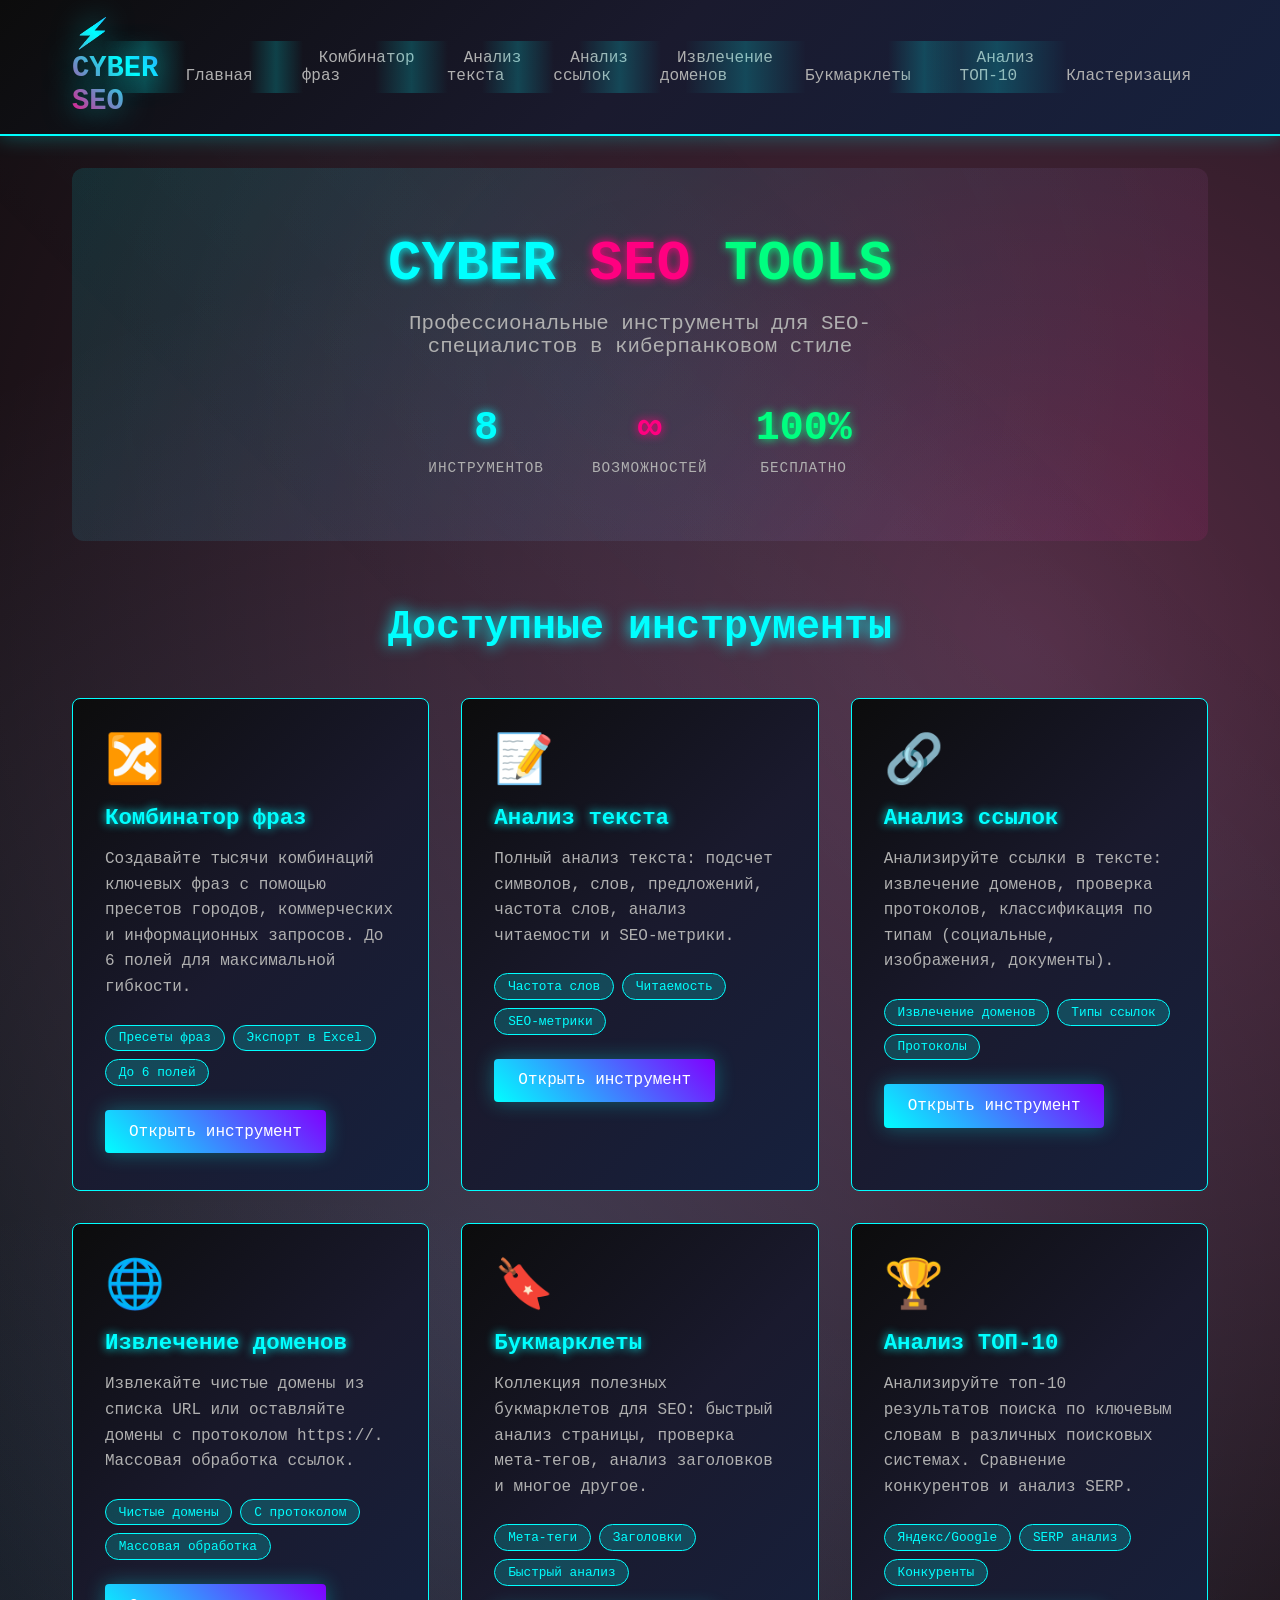
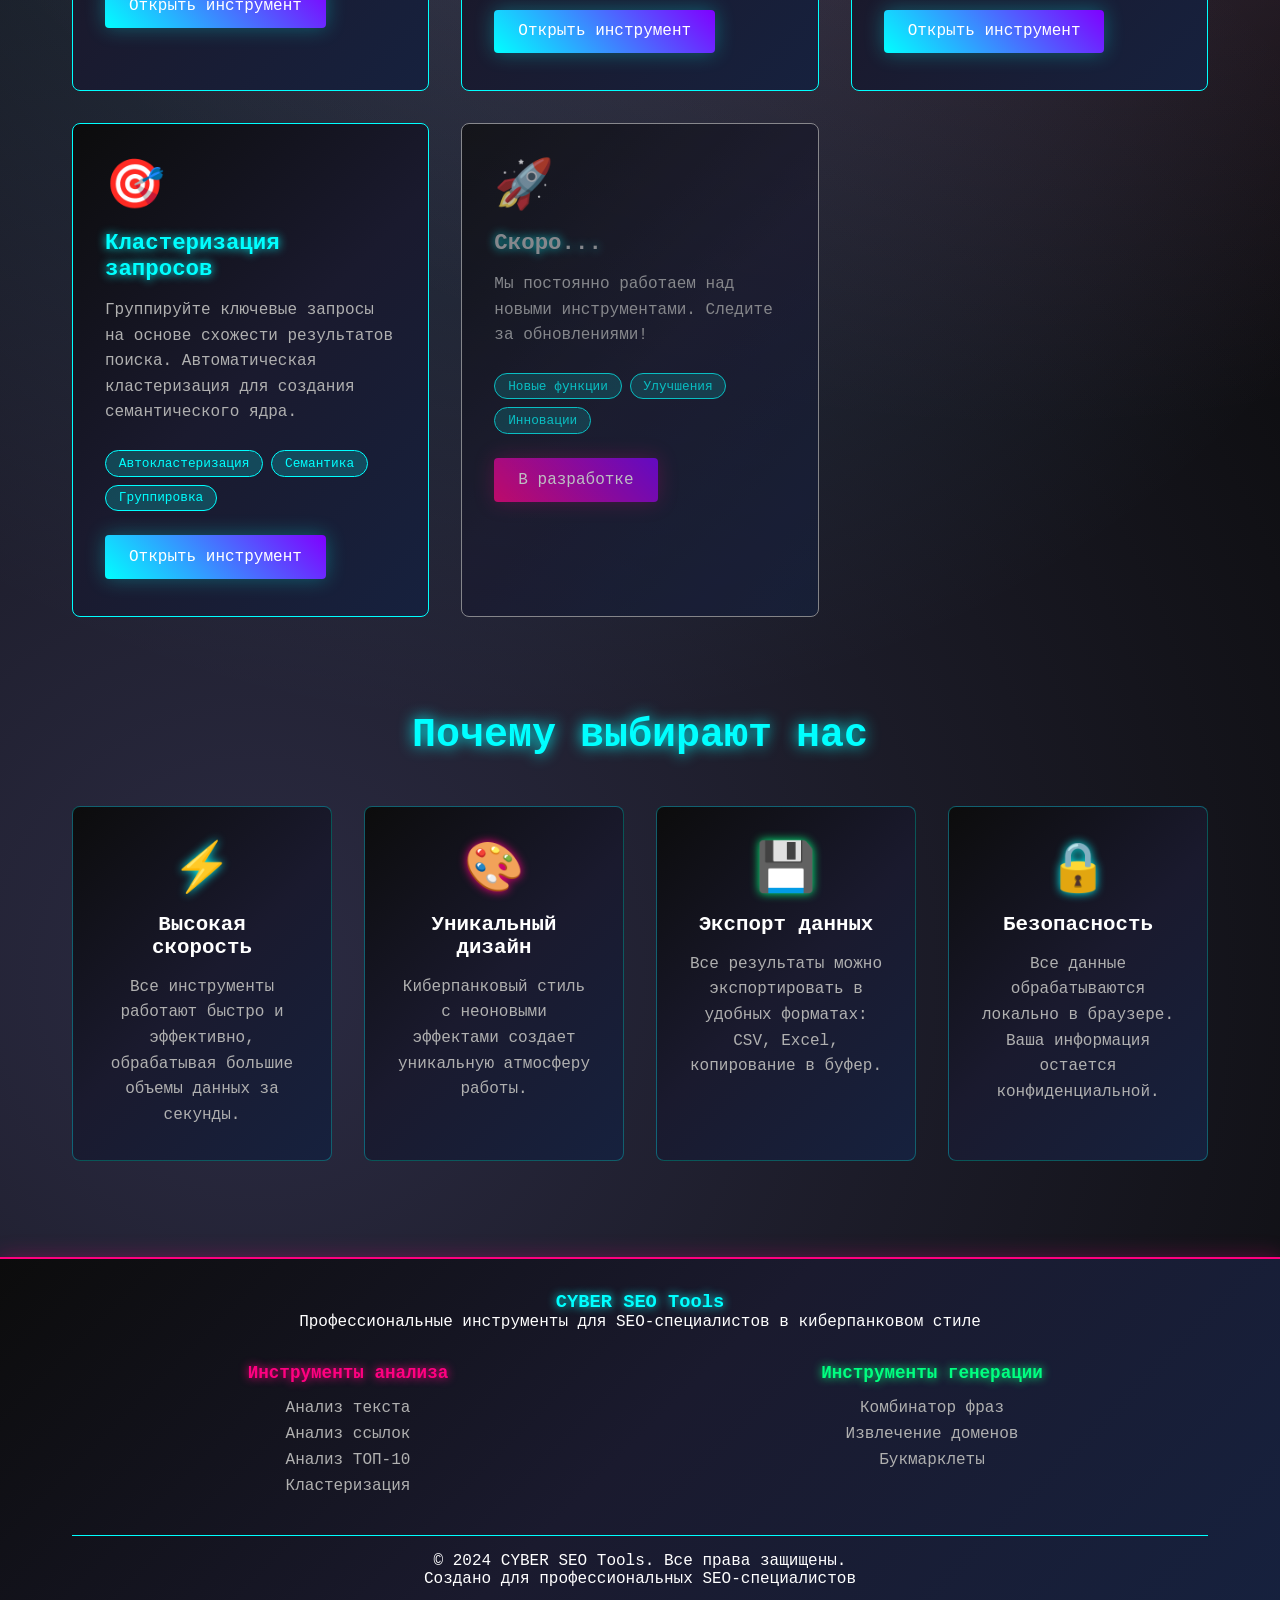
==== index.html @ f0897bd8 "Add initial project structure with SEO tools and cyberpunk design Co-authored-by: seomaximum19 <seom" ====
<!DOCTYPE html>
<html lang="ru">
<head>
    <meta charset="UTF-8">
    <meta name="viewport" content="width=device-width, initial-scale=1.0">
    <title>CYBER SEO Tools - Профессиональные инструменты для SEO</title>
    <meta name="description" content="Комплексный набор SEO инструментов в киберпанковом стиле: анализ текста, комбинатор фраз, анализ ссылок, кластеризация запросов и многое другое.">
    <link rel="stylesheet" href="css/style.css">
</head>
<body>
    <!-- Header -->
    <div id="header-container"></div>

    <!-- Main Content -->
    <main class="main-content">
        <!-- Hero Section -->
        <section class="hero">
            <div class="hero-content text-center">
                <h1 class="hero-title">
                    <span class="text-neon">CYBER</span> 
                    <span class="text-pink">SEO</span> 
                    <span class="text-green">TOOLS</span>
                </h1>
                <p class="hero-subtitle">
                    Профессиональные инструменты для SEO-специалистов в киберпанковом стиле
                </p>
                <div class="hero-stats">
                    <div class="stat-item">
                        <span class="stat-number text-neon">8</span>
                        <span class="stat-label">Инструментов</span>
                    </div>
                    <div class="stat-item">
                        <span class="stat-number text-pink">∞</span>
                        <span class="stat-label">Возможностей</span>
                    </div>
                    <div class="stat-item">
                        <span class="stat-number text-green">100%</span>
                        <span class="stat-label">Бесплатно</span>
                    </div>
                </div>
            </div>
        </section>

        <!-- Tools Grid -->
        <section class="tools-section">
            <h2 class="section-title text-center">Доступные инструменты</h2>
            
            <div class="tool-grid">
                <!-- Phrase Combiner -->
                <div class="tool-card">
                    <div class="tool-icon">🔀</div>
                    <h3 class="tool-title">Комбинатор фраз</h3>
                    <p class="tool-description">
                        Создавайте тысячи комбинаций ключевых фраз с помощью пресетов городов, коммерческих и информационных запросов. До 6 полей для максимальной гибкости.
                    </p>
                    <div class="tool-features">
                        <span class="feature-tag">Пресеты фраз</span>
                        <span class="feature-tag">Экспорт в Excel</span>
                        <span class="feature-tag">До 6 полей</span>
                    </div>
                    <a href="pages/phrase-combiner.html" class="btn btn-primary">Открыть инструмент</a>
                </div>

                <!-- Text Analyzer -->
                <div class="tool-card">
                    <div class="tool-icon">📝</div>
                    <h3 class="tool-title">Анализ текста</h3>
                    <p class="tool-description">
                        Полный анализ текста: подсчет символов, слов, предложений, частота слов, анализ читаемости и SEO-метрики.
                    </p>
                    <div class="tool-features">
                        <span class="feature-tag">Частота слов</span>
                        <span class="feature-tag">Читаемость</span>
                        <span class="feature-tag">SEO-метрики</span>
                    </div>
                    <a href="pages/text-analyzer.html" class="btn btn-primary">Открыть инструмент</a>
                </div>

                <!-- Link Analyzer -->
                <div class="tool-card">
                    <div class="tool-icon">🔗</div>
                    <h3 class="tool-title">Анализ ссылок</h3>
                    <p class="tool-description">
                        Анализируйте ссылки в тексте: извлечение доменов, проверка протоколов, классификация по типам (социальные, изображения, документы).
                    </p>
                    <div class="tool-features">
                        <span class="feature-tag">Извлечение доменов</span>
                        <span class="feature-tag">Типы ссылок</span>
                        <span class="feature-tag">Протоколы</span>
                    </div>
                    <a href="pages/link-analyzer.html" class="btn btn-primary">Открыть инструмент</a>
                </div>

                <!-- Domain Extractor -->
                <div class="tool-card">
                    <div class="tool-icon">🌐</div>
                    <h3 class="tool-title">Извлечение доменов</h3>
                    <p class="tool-description">
                        Извлекайте чистые домены из списка URL или оставляйте домены с протоколом https://. Массовая обработка ссылок.
                    </p>
                    <div class="tool-features">
                        <span class="feature-tag">Чистые домены</span>
                        <span class="feature-tag">С протоколом</span>
                        <span class="feature-tag">Массовая обработка</span>
                    </div>
                    <a href="pages/domain-extractor.html" class="btn btn-primary">Открыть инструмент</a>
                </div>

                <!-- Bookmarklets -->
                <div class="tool-card">
                    <div class="tool-icon">🔖</div>
                    <h3 class="tool-title">Букмарклеты</h3>
                    <p class="tool-description">
                        Коллекция полезных букмарклетов для SEO: быстрый анализ страницы, проверка мета-тегов, анализ заголовков и многое другое.
                    </p>
                    <div class="tool-features">
                        <span class="feature-tag">Мета-теги</span>
                        <span class="feature-tag">Заголовки</span>
                        <span class="feature-tag">Быстрый анализ</span>
                    </div>
                    <a href="pages/bookmarklets.html" class="btn btn-primary">Открыть инструмент</a>
                </div>

                <!-- TOP Analyzer -->
                <div class="tool-card">
                    <div class="tool-icon">🏆</div>
                    <h3 class="tool-title">Анализ ТОП-10</h3>
                    <p class="tool-description">
                        Анализируйте топ-10 результатов поиска по ключевым словам в различных поисковых системах. Сравнение конкурентов и анализ SERP.
                    </p>
                    <div class="tool-features">
                        <span class="feature-tag">Яндекс/Google</span>
                        <span class="feature-tag">SERP анализ</span>
                        <span class="feature-tag">Конкуренты</span>
                    </div>
                    <a href="pages/top-analyzer.html" class="btn btn-primary">Открыть инструмент</a>
                </div>

                <!-- Query Clustering -->
                <div class="tool-card">
                    <div class="tool-icon">🎯</div>
                    <h3 class="tool-title">Кластеризация запросов</h3>
                    <p class="tool-description">
                        Группируйте ключевые запросы на основе схожести результатов поиска. Автоматическая кластеризация для создания семантического ядра.
                    </p>
                    <div class="tool-features">
                        <span class="feature-tag">Автокластеризация</span>
                        <span class="feature-tag">Семантика</span>
                        <span class="feature-tag">Группировка</span>
                    </div>
                    <a href="pages/query-clustering.html" class="btn btn-primary">Открыть инструмент</a>
                </div>

                <!-- Future Tools Placeholder -->
                <div class="tool-card tool-card-coming">
                    <div class="tool-icon">🚀</div>
                    <h3 class="tool-title">Скоро...</h3>
                    <p class="tool-description">
                        Мы постоянно работаем над новыми инструментами. Следите за обновлениями!
                    </p>
                    <div class="tool-features">
                        <span class="feature-tag">Новые функции</span>
                        <span class="feature-tag">Улучшения</span>
                        <span class="feature-tag">Инновации</span>
                    </div>
                    <button class="btn btn-secondary" disabled>В разработке</button>
                </div>
            </div>
        </section>

        <!-- Features Section -->
        <section class="features-section">
            <h2 class="section-title text-center">Почему выбирают нас</h2>
            <div class="features-grid">
                <div class="feature-item">
                    <div class="feature-icon text-neon">⚡</div>
                    <h3>Высокая скорость</h3>
                    <p>Все инструменты работают быстро и эффективно, обрабатывая большие объемы данных за секунды.</p>
                </div>
                <div class="feature-item">
                    <div class="feature-icon text-pink">🎨</div>
                    <h3>Уникальный дизайн</h3>
                    <p>Киберпанковый стиль с неоновыми эффектами создает уникальную атмосферу работы.</p>
                </div>
                <div class="feature-item">
                    <div class="feature-icon text-green">💾</div>
                    <h3>Экспорт данных</h3>
                    <p>Все результаты можно экспортировать в удобных форматах: CSV, Excel, копирование в буфер.</p>
                </div>
                <div class="feature-item">
                    <div class="feature-icon text-neon">🔒</div>
                    <h3>Безопасность</h3>
                    <p>Все данные обрабатываются локально в браузере. Ваша информация остается конфиденциальной.</p>
                </div>
            </div>
        </section>
    </main>

    <!-- Footer -->
    <div id="footer-container"></div>

    <script src="js/main.js"></script>
    <script>
        // Load header and footer
        document.addEventListener('DOMContentLoaded', function() {
            // Load header
            fetch('components/header.html')
                .then(response => response.text())
                .then(data => {
                    document.getElementById('header-container').innerHTML = data;
                });
            
            // Load footer
            fetch('components/footer.html')
                .then(response => response.text())
                .then(data => {
                    document.getElementById('footer-container').innerHTML = data;
                });
        });
    </script>

    <style>
        /* Hero Section */
        .hero {
            text-align: center;
            padding: 4rem 0;
            background: linear-gradient(135deg, rgba(0, 255, 255, 0.1) 0%, rgba(255, 0, 128, 0.1) 100%);
            border-radius: 12px;
            margin-bottom: 4rem;
            position: relative;
            overflow: hidden;
        }

        .hero::before {
            content: '';
            position: absolute;
            top: -50%;
            left: -50%;
            width: 200%;
            height: 200%;
            background: radial-gradient(circle, rgba(0, 255, 255, 0.05) 0%, transparent 70%);
            animation: rotate 20s linear infinite;
        }

        @keyframes rotate {
            from { transform: rotate(0deg); }
            to { transform: rotate(360deg); }
        }

        .hero-content {
            position: relative;
            z-index: 1;
        }

        .hero-title {
            font-size: 3.5rem;
            margin-bottom: 1rem;
            font-weight: bold;
            text-shadow: 0 0 20px rgba(0, 255, 255, 0.5);
        }

        .hero-subtitle {
            font-size: 1.3rem;
            color: var(--text-secondary);
            margin-bottom: 3rem;
            max-width: 600px;
            margin-left: auto;
            margin-right: auto;
        }

        .hero-stats {
            display: flex;
            justify-content: center;
            gap: 3rem;
            flex-wrap: wrap;
        }

        .stat-item {
            text-align: center;
        }

        .stat-number {
            display: block;
            font-size: 2.5rem;
            font-weight: bold;
            margin-bottom: 0.5rem;
        }

        .stat-label {
            color: var(--text-secondary);
            font-size: 0.9rem;
            text-transform: uppercase;
            letter-spacing: 1px;
        }

        /* Tools Section */
        .tools-section {
            margin-bottom: 4rem;
        }

        .section-title {
            font-size: 2.5rem;
            margin-bottom: 3rem;
            color: var(--neon-blue);
            text-shadow: 0 0 15px var(--neon-blue);
        }

        .tool-icon {
            font-size: 3rem;
            margin-bottom: 1rem;
            display: block;
        }

        .tool-features {
            display: flex;
            flex-wrap: wrap;
            gap: 0.5rem;
            margin-bottom: 1.5rem;
        }

        .feature-tag {
            background: rgba(0, 255, 255, 0.2);
            color: var(--neon-blue);
            padding: 0.3rem 0.8rem;
            border-radius: 15px;
            font-size: 0.8rem;
            border: 1px solid var(--neon-blue);
        }

        .tool-card-coming {
            opacity: 0.7;
            border-color: var(--text-secondary);
        }

        .tool-card-coming .tool-title {
            color: var(--text-secondary);
        }

        /* Features Section */
        .features-section {
            margin-top: 6rem;
        }

        .features-grid {
            display: grid;
            grid-template-columns: repeat(auto-fit, minmax(250px, 1fr));
            gap: 2rem;
            margin-top: 3rem;
        }

        .feature-item {
            text-align: center;
            padding: 2rem;
            background: var(--gradient-dark);
            border-radius: 8px;
            border: 1px solid rgba(0, 255, 255, 0.3);
            transition: all 0.3s ease;
        }

        .feature-item:hover {
            transform: translateY(-5px);
            box-shadow: var(--shadow-neon);
        }

        .feature-icon {
            font-size: 3rem;
            margin-bottom: 1rem;
            display: block;
        }

        .feature-item h3 {
            color: var(--text-primary);
            margin-bottom: 1rem;
            font-size: 1.3rem;
        }

        .feature-item p {
            color: var(--text-secondary);
            line-height: 1.6;
        }

        /* Responsive Design */
        @media (max-width: 768px) {
            .hero-title {
                font-size: 2.5rem;
            }
            
            .hero-stats {
                gap: 2rem;
            }
            
            .section-title {
                font-size: 2rem;
            }
            
            .features-grid {
                grid-template-columns: 1fr;
            }
        }
    </style>
</body>
</html>
---- css/style.css ----
/* Cyberpunk SEO Tools - Main Styles */

* {
    margin: 0;
    padding: 0;
    box-sizing: border-box;
}

:root {
    --primary-bg: #0a0a0a;
    --secondary-bg: #1a1a2e;
    --accent-bg: #16213e;
    --neon-blue: #00ffff;
    --neon-pink: #ff0080;
    --neon-purple: #8000ff;
    --neon-green: #00ff80;
    --text-primary: #ffffff;
    --text-secondary: #b0b0b0;
    --gradient-primary: linear-gradient(135deg, #667eea 0%, #764ba2 100%);
    --gradient-neon: linear-gradient(45deg, #ff0080, #00ffff, #8000ff);
    --gradient-dark: linear-gradient(135deg, #0c0c0c 0%, #1a1a2e 50%, #16213e 100%);
    --shadow-neon: 0 0 20px rgba(0, 255, 255, 0.3);
    --shadow-pink: 0 0 20px rgba(255, 0, 128, 0.3);
}

body {
    font-family: 'Courier New', monospace;
    background: var(--primary-bg);
    background-image: 
        radial-gradient(circle at 20% 80%, rgba(120, 119, 198, 0.3) 0%, transparent 50%),
        radial-gradient(circle at 80% 20%, rgba(255, 119, 198, 0.3) 0%, transparent 50%),
        radial-gradient(circle at 40% 40%, rgba(120, 200, 255, 0.2) 0%, transparent 50%);
    color: var(--text-primary);
    min-height: 100vh;
    overflow-x: hidden;
}

/* Animated background */
body::before {
    content: '';
    position: fixed;
    top: 0;
    left: 0;
    width: 100%;
    height: 100%;
    background: linear-gradient(45deg, transparent 30%, rgba(0, 255, 255, 0.02) 50%, transparent 70%);
    animation: scan 4s linear infinite;
    pointer-events: none;
    z-index: -1;
}

@keyframes scan {
    0% { transform: translateX(-100%); }
    100% { transform: translateX(100%); }
}

/* Header Styles */
.header {
    background: var(--gradient-dark);
    border-bottom: 2px solid var(--neon-blue);
    box-shadow: var(--shadow-neon);
    position: sticky;
    top: 0;
    z-index: 1000;
}

.nav-container {
    max-width: 1200px;
    margin: 0 auto;
    padding: 1rem 2rem;
    display: flex;
    justify-content: space-between;
    align-items: center;
}

.logo {
    font-size: 1.8rem;
    font-weight: bold;
    background: var(--gradient-neon);
    -webkit-background-clip: text;
    -webkit-text-fill-color: transparent;
    background-clip: text;
    text-shadow: 0 0 30px rgba(0, 255, 255, 0.5);
    animation: glow 2s ease-in-out infinite alternate;
}

@keyframes glow {
    from { filter: brightness(1); }
    to { filter: brightness(1.2); }
}

.nav-menu {
    display: flex;
    list-style: none;
    gap: 2rem;
}

.nav-link {
    color: var(--text-secondary);
    text-decoration: none;
    padding: 0.5rem 1rem;
    border: 1px solid transparent;
    border-radius: 4px;
    transition: all 0.3s ease;
    position: relative;
    overflow: hidden;
}

.nav-link::before {
    content: '';
    position: absolute;
    top: 0;
    left: -100%;
    width: 100%;
    height: 100%;
    background: linear-gradient(90deg, transparent, rgba(0, 255, 255, 0.2), transparent);
    transition: left 0.5s;
}

.nav-link:hover::before {
    left: 100%;
}

.nav-link:hover {
    color: var(--neon-blue);
    border-color: var(--neon-blue);
    box-shadow: var(--shadow-neon);
    text-shadow: 0 0 10px var(--neon-blue);
}

/* Main Content */
.main-content {
    max-width: 1200px;
    margin: 0 auto;
    padding: 2rem;
    min-height: calc(100vh - 200px);
}

/* Tool Cards */
.tool-grid {
    display: grid;
    grid-template-columns: repeat(auto-fit, minmax(300px, 1fr));
    gap: 2rem;
    margin: 2rem 0;
}

.tool-card {
    background: var(--gradient-dark);
    border: 1px solid var(--neon-blue);
    border-radius: 8px;
    padding: 2rem;
    transition: all 0.3s ease;
    position: relative;
    overflow: hidden;
}

.tool-card::before {
    content: '';
    position: absolute;
    top: -2px;
    left: -2px;
    right: -2px;
    bottom: -2px;
    background: var(--gradient-neon);
    border-radius: 8px;
    opacity: 0;
    transition: opacity 0.3s ease;
    z-index: -1;
}

.tool-card:hover::before {
    opacity: 0.3;
}

.tool-card:hover {
    transform: translateY(-5px);
    box-shadow: var(--shadow-neon);
}

.tool-title {
    font-size: 1.4rem;
    margin-bottom: 1rem;
    color: var(--neon-blue);
    text-shadow: 0 0 10px var(--neon-blue);
}

.tool-description {
    color: var(--text-secondary);
    line-height: 1.6;
    margin-bottom: 1.5rem;
}

/* Buttons */
.btn {
    background: var(--gradient-primary);
    color: var(--text-primary);
    border: none;
    padding: 0.8rem 1.5rem;
    border-radius: 4px;
    cursor: pointer;
    font-family: inherit;
    font-size: 1rem;
    transition: all 0.3s ease;
    position: relative;
    overflow: hidden;
    text-decoration: none;
    display: inline-block;
}

.btn::before {
    content: '';
    position: absolute;
    top: 0;
    left: -100%;
    width: 100%;
    height: 100%;
    background: linear-gradient(90deg, transparent, rgba(255, 255, 255, 0.2), transparent);
    transition: left 0.5s;
}

.btn:hover::before {
    left: 100%;
}

.btn:hover {
    transform: translateY(-2px);
    box-shadow: 0 5px 15px rgba(102, 126, 234, 0.4);
}

.btn-primary {
    background: linear-gradient(45deg, var(--neon-blue), var(--neon-purple));
    box-shadow: var(--shadow-neon);
}

.btn-secondary {
    background: linear-gradient(45deg, var(--neon-pink), var(--neon-purple));
    box-shadow: var(--shadow-pink);
}

/* Form Elements */
.form-group {
    margin-bottom: 1.5rem;
}

.form-label {
    display: block;
    margin-bottom: 0.5rem;
    color: var(--neon-blue);
    font-weight: bold;
}

.form-input, .form-textarea, .form-select {
    width: 100%;
    padding: 0.8rem;
    background: var(--secondary-bg);
    border: 1px solid var(--neon-blue);
    border-radius: 4px;
    color: var(--text-primary);
    font-family: inherit;
    transition: all 0.3s ease;
}

.form-input:focus, .form-textarea:focus, .form-select:focus {
    outline: none;
    border-color: var(--neon-pink);
    box-shadow: 0 0 10px rgba(255, 0, 128, 0.3);
}

.form-textarea {
    resize: vertical;
    min-height: 120px;
}

/* Results Display */
.results-container {
    background: var(--secondary-bg);
    border: 1px solid var(--neon-green);
    border-radius: 8px;
    padding: 1.5rem;
    margin-top: 2rem;
    max-height: 400px;
    overflow-y: auto;
}

.results-container::-webkit-scrollbar {
    width: 8px;
}

.results-container::-webkit-scrollbar-track {
    background: var(--primary-bg);
}

.results-container::-webkit-scrollbar-thumb {
    background: var(--neon-blue);
    border-radius: 4px;
}

/* Footer */
.footer {
    background: var(--gradient-dark);
    border-top: 2px solid var(--neon-pink);
    box-shadow: 0 0 20px rgba(255, 0, 128, 0.3);
    padding: 2rem 0;
    margin-top: 4rem;
    text-align: center;
}

.footer-content {
    max-width: 1200px;
    margin: 0 auto;
    padding: 0 2rem;
}

/* Utility Classes */
.text-center { text-align: center; }
.text-neon { color: var(--neon-blue); text-shadow: 0 0 10px var(--neon-blue); }
.text-pink { color: var(--neon-pink); text-shadow: 0 0 10px var(--neon-pink); }
.text-green { color: var(--neon-green); text-shadow: 0 0 10px var(--neon-green); }

.mt-1 { margin-top: 1rem; }
.mt-2 { margin-top: 2rem; }
.mb-1 { margin-bottom: 1rem; }
.mb-2 { margin-bottom: 2rem; }

/* Responsive Design */
@media (max-width: 768px) {
    .nav-container {
        flex-direction: column;
        gap: 1rem;
    }
    
    .nav-menu {
        flex-direction: column;
        gap: 1rem;
        text-align: center;
    }
    
    .main-content {
        padding: 1rem;
    }
    
    .tool-grid {
        grid-template-columns: 1fr;
    }
}

/* Loading Animation */
.loading {
    display: inline-block;
    width: 20px;
    height: 20px;
    border: 3px solid var(--text-secondary);
    border-radius: 50%;
    border-top-color: var(--neon-blue);
    animation: spin 1s ease-in-out infinite;
}

@keyframes spin {
    to { transform: rotate(360deg); }
}
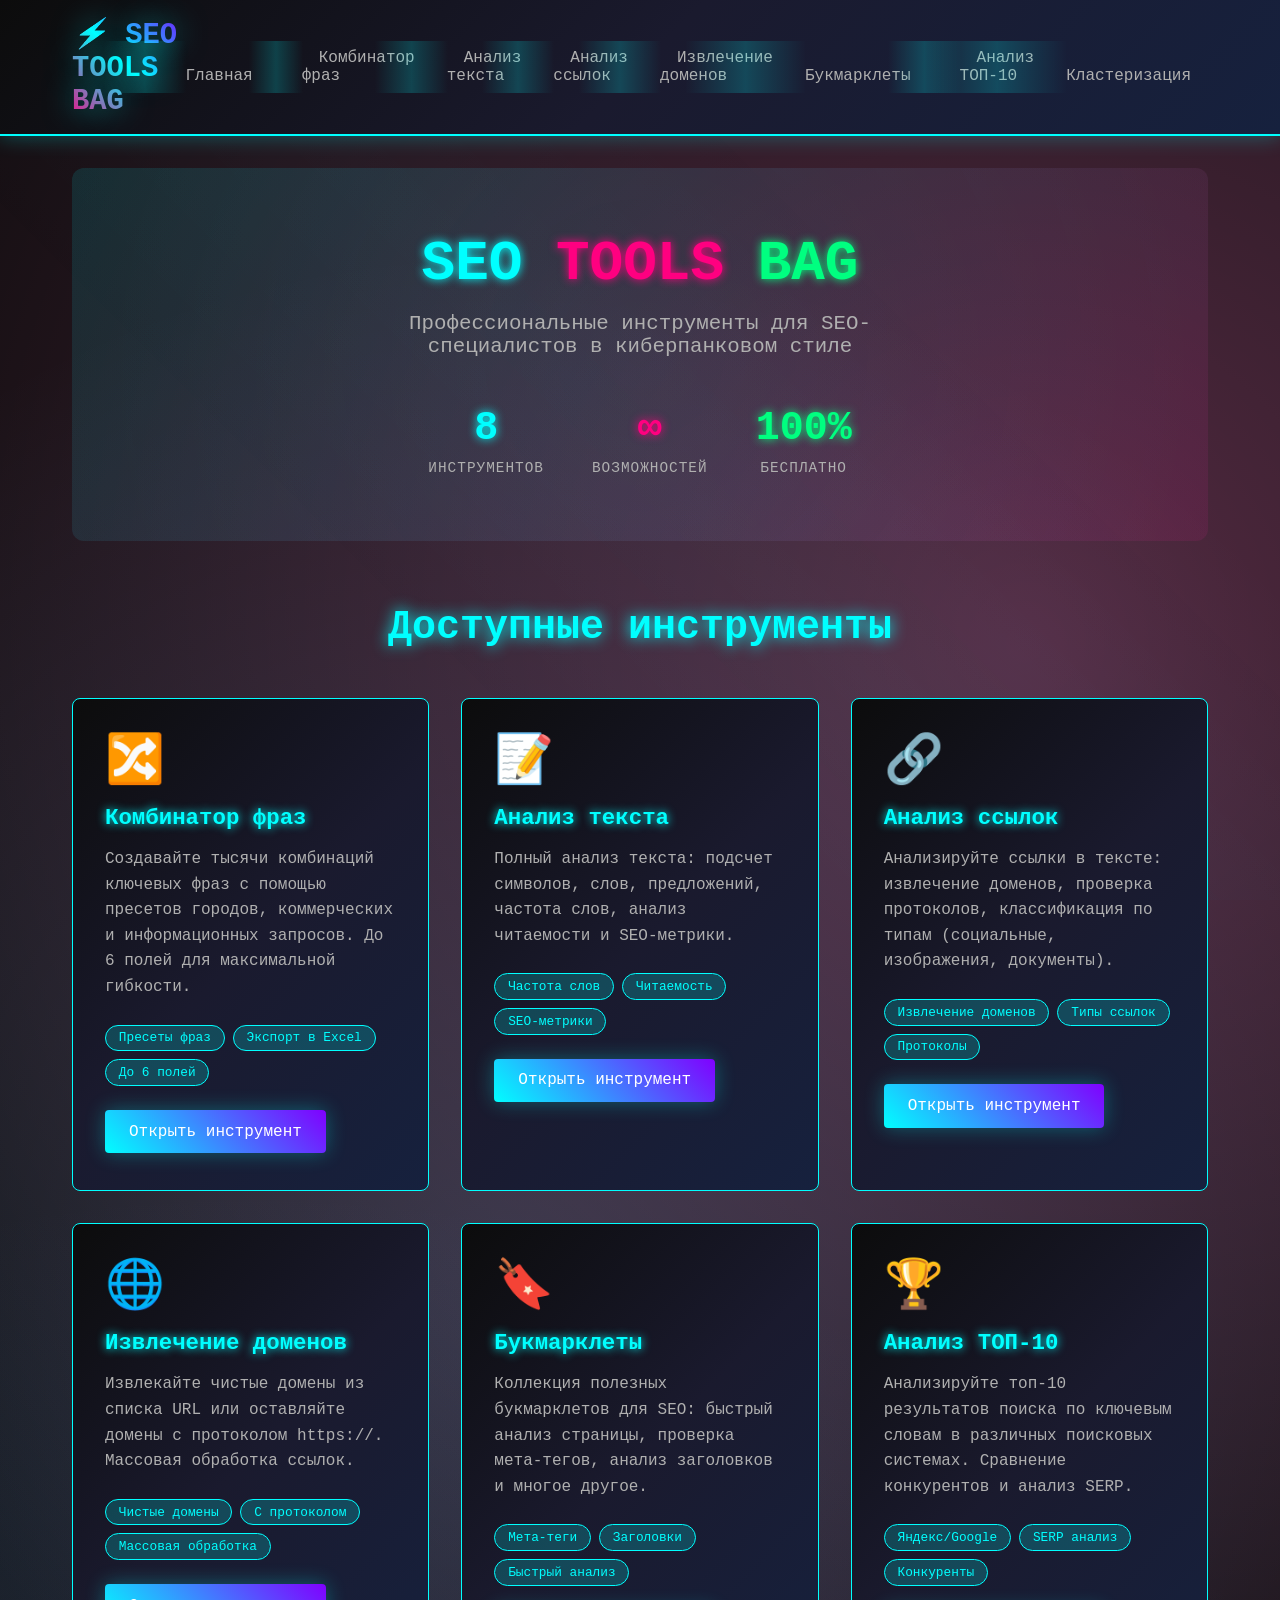
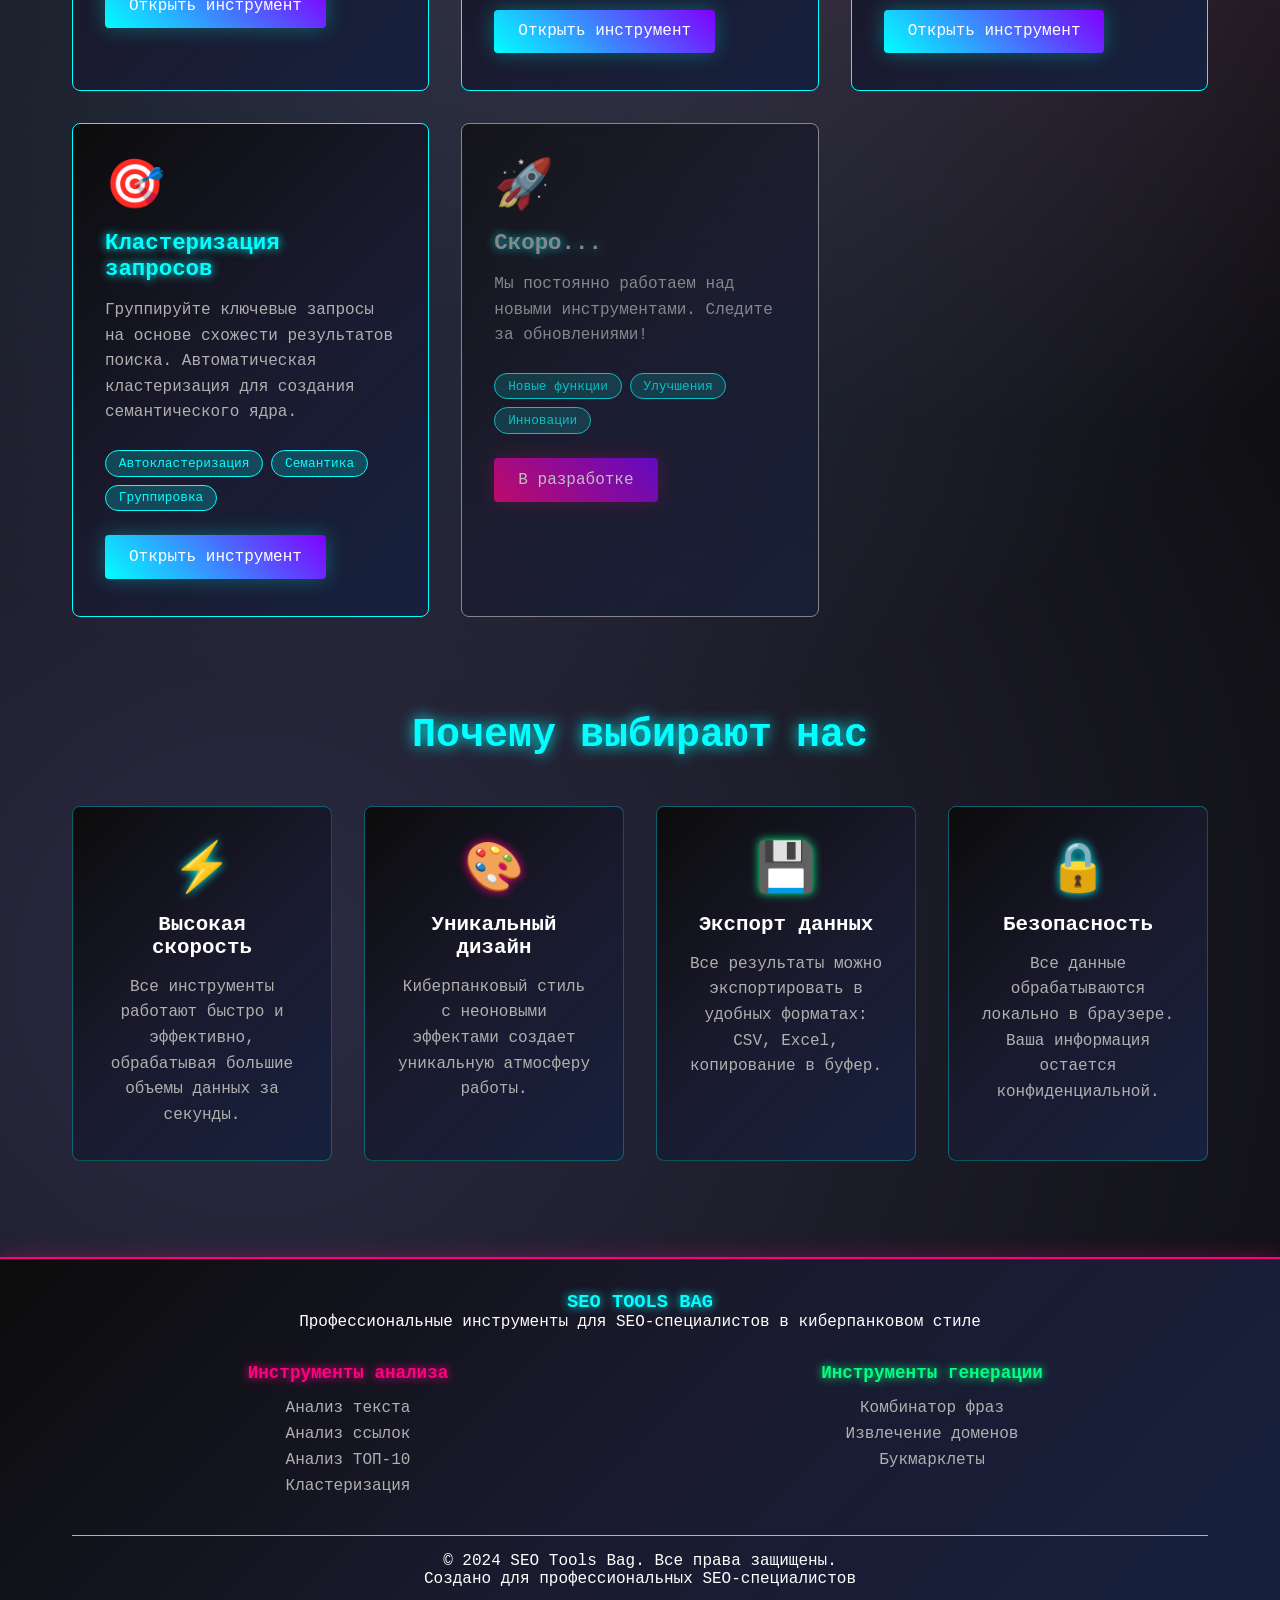
==== commit c8a03073: "Rebrand to SEO Tools Bag, update URLs, add SEO metadata and sitemap Co-authored-by: seomaximum19 <se" ====
--- a/index.html
+++ b/index.html
@@ -3,8 +3,31 @@
 <head>
     <meta charset="UTF-8">
     <meta name="viewport" content="width=device-width, initial-scale=1.0">
-    <title>CYBER SEO Tools - Профессиональные инструменты для SEO</title>
+    <title>SEO Tools Bag - Профессиональные инструменты для SEO</title>
     <meta name="description" content="Комплексный набор SEO инструментов в киберпанковом стиле: анализ текста, комбинатор фраз, анализ ссылок, кластеризация запросов и многое другое.">
+    <meta name="keywords" content="SEO инструменты, анализ текста, комбинатор фраз, анализ ссылок, извлечение доменов, SEO анализ, поисковая оптимизация">
+    <meta name="author" content="SEO Tools Bag">
+    <meta name="robots" content="index, follow">
+    
+    <!-- Open Graph / Facebook -->
+    <meta property="og:type" content="website">
+    <meta property="og:url" content="https://seotoolsbag.com/">
+    <meta property="og:title" content="SEO Tools Bag - Профессиональные инструменты для SEO">
+    <meta property="og:description" content="Комплексный набор SEO инструментов в киберпанковом стиле: анализ текста, комбинатор фраз, анализ ссылок, кластеризация запросов и многое другое.">
+    <meta property="og:site_name" content="SEO Tools Bag">
+    
+    <!-- Twitter -->
+    <meta property="twitter:card" content="summary_large_image">
+    <meta property="twitter:url" content="https://seotoolsbag.com/">
+    <meta property="twitter:title" content="SEO Tools Bag - Профессиональные инструменты для SEO">
+    <meta property="twitter:description" content="Комплексный набор SEO инструментов в киберпанковом стиле: анализ текста, комбинатор фраз, анализ ссылок, кластеризация запросов и многое другое.">
+    
+    <!-- Canonical URL -->
+    <link rel="canonical" href="https://seotoolsbag.com/">
+    
+    <!-- Favicon -->
+    <link rel="icon" type="image/x-icon" href="/favicon.ico">
+    
     <link rel="stylesheet" href="css/style.css">
 </head>
 <body>
@@ -17,9 +40,9 @@
         <section class="hero">
             <div class="hero-content text-center">
                 <h1 class="hero-title">
-                    <span class="text-neon">CYBER</span> 
-                    <span class="text-pink">SEO</span> 
-                    <span class="text-green">TOOLS</span>
+                    <span class="text-neon">SEO</span> 
+                    <span class="text-pink">TOOLS</span> 
+                    <span class="text-green">BAG</span>
                 </h1>
                 <p class="hero-subtitle">
                     Профессиональные инструменты для SEO-специалистов в киберпанковом стиле
@@ -58,7 +81,7 @@
                         <span class="feature-tag">Экспорт в Excel</span>
                         <span class="feature-tag">До 6 полей</span>
                     </div>
-                    <a href="pages/phrase-combiner.html" class="btn btn-primary">Открыть инструмент</a>
+                    <a href="/phrase-combiner" class="btn btn-primary">Открыть инструмент</a>
                 </div>
 
                 <!-- Text Analyzer -->
@@ -73,7 +96,7 @@
                         <span class="feature-tag">Читаемость</span>
                         <span class="feature-tag">SEO-метрики</span>
                     </div>
-                    <a href="pages/text-analyzer.html" class="btn btn-primary">Открыть инструмент</a>
+                    <a href="/text-analyzer" class="btn btn-primary">Открыть инструмент</a>
                 </div>
 
                 <!-- Link Analyzer -->
@@ -88,7 +111,7 @@
                         <span class="feature-tag">Типы ссылок</span>
                         <span class="feature-tag">Протоколы</span>
                     </div>
-                    <a href="pages/link-analyzer.html" class="btn btn-primary">Открыть инструмент</a>
+                    <a href="/link-analyzer" class="btn btn-primary">Открыть инструмент</a>
                 </div>
 
                 <!-- Domain Extractor -->
@@ -103,7 +126,7 @@
                         <span class="feature-tag">С протоколом</span>
                         <span class="feature-tag">Массовая обработка</span>
                     </div>
-                    <a href="pages/domain-extractor.html" class="btn btn-primary">Открыть инструмент</a>
+                    <a href="/domain-extractor" class="btn btn-primary">Открыть инструмент</a>
                 </div>
 
                 <!-- Bookmarklets -->
@@ -118,7 +141,7 @@
                         <span class="feature-tag">Заголовки</span>
                         <span class="feature-tag">Быстрый анализ</span>
                     </div>
-                    <a href="pages/bookmarklets.html" class="btn btn-primary">Открыть инструмент</a>
+                    <a href="/bookmarklets" class="btn btn-primary">Открыть инструмент</a>
                 </div>
 
                 <!-- TOP Analyzer -->
@@ -133,7 +156,7 @@
                         <span class="feature-tag">SERP анализ</span>
                         <span class="feature-tag">Конкуренты</span>
                     </div>
-                    <a href="pages/top-analyzer.html" class="btn btn-primary">Открыть инструмент</a>
+                    <a href="/top-analyzer" class="btn btn-primary">Открыть инструмент</a>
                 </div>
 
                 <!-- Query Clustering -->
@@ -148,7 +171,7 @@
                         <span class="feature-tag">Семантика</span>
                         <span class="feature-tag">Группировка</span>
                     </div>
-                    <a href="pages/query-clustering.html" class="btn btn-primary">Открыть инструмент</a>
+                    <a href="/query-clustering" class="btn btn-primary">Открыть инструмент</a>
                 </div>
 
                 <!-- Future Tools Placeholder -->
@@ -200,6 +223,38 @@
     <div id="footer-container"></div>
 
     <script src="js/main.js"></script>
+    
+    <!-- Structured Data -->
+    <script type="application/ld+json">
+    {
+        "@context": "https://schema.org",
+        "@type": "WebApplication",
+        "name": "SEO Tools Bag",
+        "description": "Комплексный набор SEO инструментов в киберпанковом стиле: анализ текста, комбинатор фраз, анализ ссылок, кластеризация запросов и многое другое.",
+        "url": "https://seotoolsbag.com/",
+        "applicationCategory": "SEO Tools",
+        "operatingSystem": "Web Browser",
+        "offers": {
+            "@type": "Offer",
+            "price": "0",
+            "priceCurrency": "RUB"
+        },
+        "featureList": [
+            "Комбинатор фраз",
+            "Анализ текста",
+            "Анализ ссылок",
+            "Извлечение доменов",
+            "Букмарклеты",
+            "Анализ ТОП-10",
+            "Кластеризация запросов"
+        ],
+        "author": {
+            "@type": "Organization",
+            "name": "SEO Tools Bag"
+        }
+    }
+    </script>
+    
     <script>
         // Load header and footer
         document.addEventListener('DOMContentLoaded', function() {
--- a/css/style.css
+++ b/css/style.css
@@ -309,6 +309,54 @@
     max-width: 1200px;
     margin: 0 auto;
     padding: 0 2rem;
+}
+
+/* Breadcrumbs */
+.breadcrumbs {
+    background: rgba(26, 26, 46, 0.5);
+    padding: 1rem 2rem;
+    margin-bottom: 2rem;
+    border-bottom: 1px solid rgba(0, 255, 255, 0.2);
+}
+
+.breadcrumb-list {
+    display: flex;
+    align-items: center;
+    list-style: none;
+    margin: 0;
+    padding: 0;
+    max-width: 1200px;
+    margin: 0 auto;
+}
+
+.breadcrumb-item {
+    display: flex;
+    align-items: center;
+}
+
+.breadcrumb-item:not(:last-child)::after {
+    content: '→';
+    margin: 0 1rem;
+    color: var(--neon-blue);
+    opacity: 0.7;
+}
+
+.breadcrumb-link {
+    color: var(--text-secondary);
+    text-decoration: none;
+    transition: color 0.3s ease;
+    font-size: 0.9rem;
+}
+
+.breadcrumb-link:hover {
+    color: var(--neon-blue);
+    text-shadow: 0 0 5px var(--neon-blue);
+}
+
+.breadcrumb-current {
+    color: var(--text-primary);
+    font-weight: bold;
+    font-size: 0.9rem;
 }
 
 /* Utility Classes */
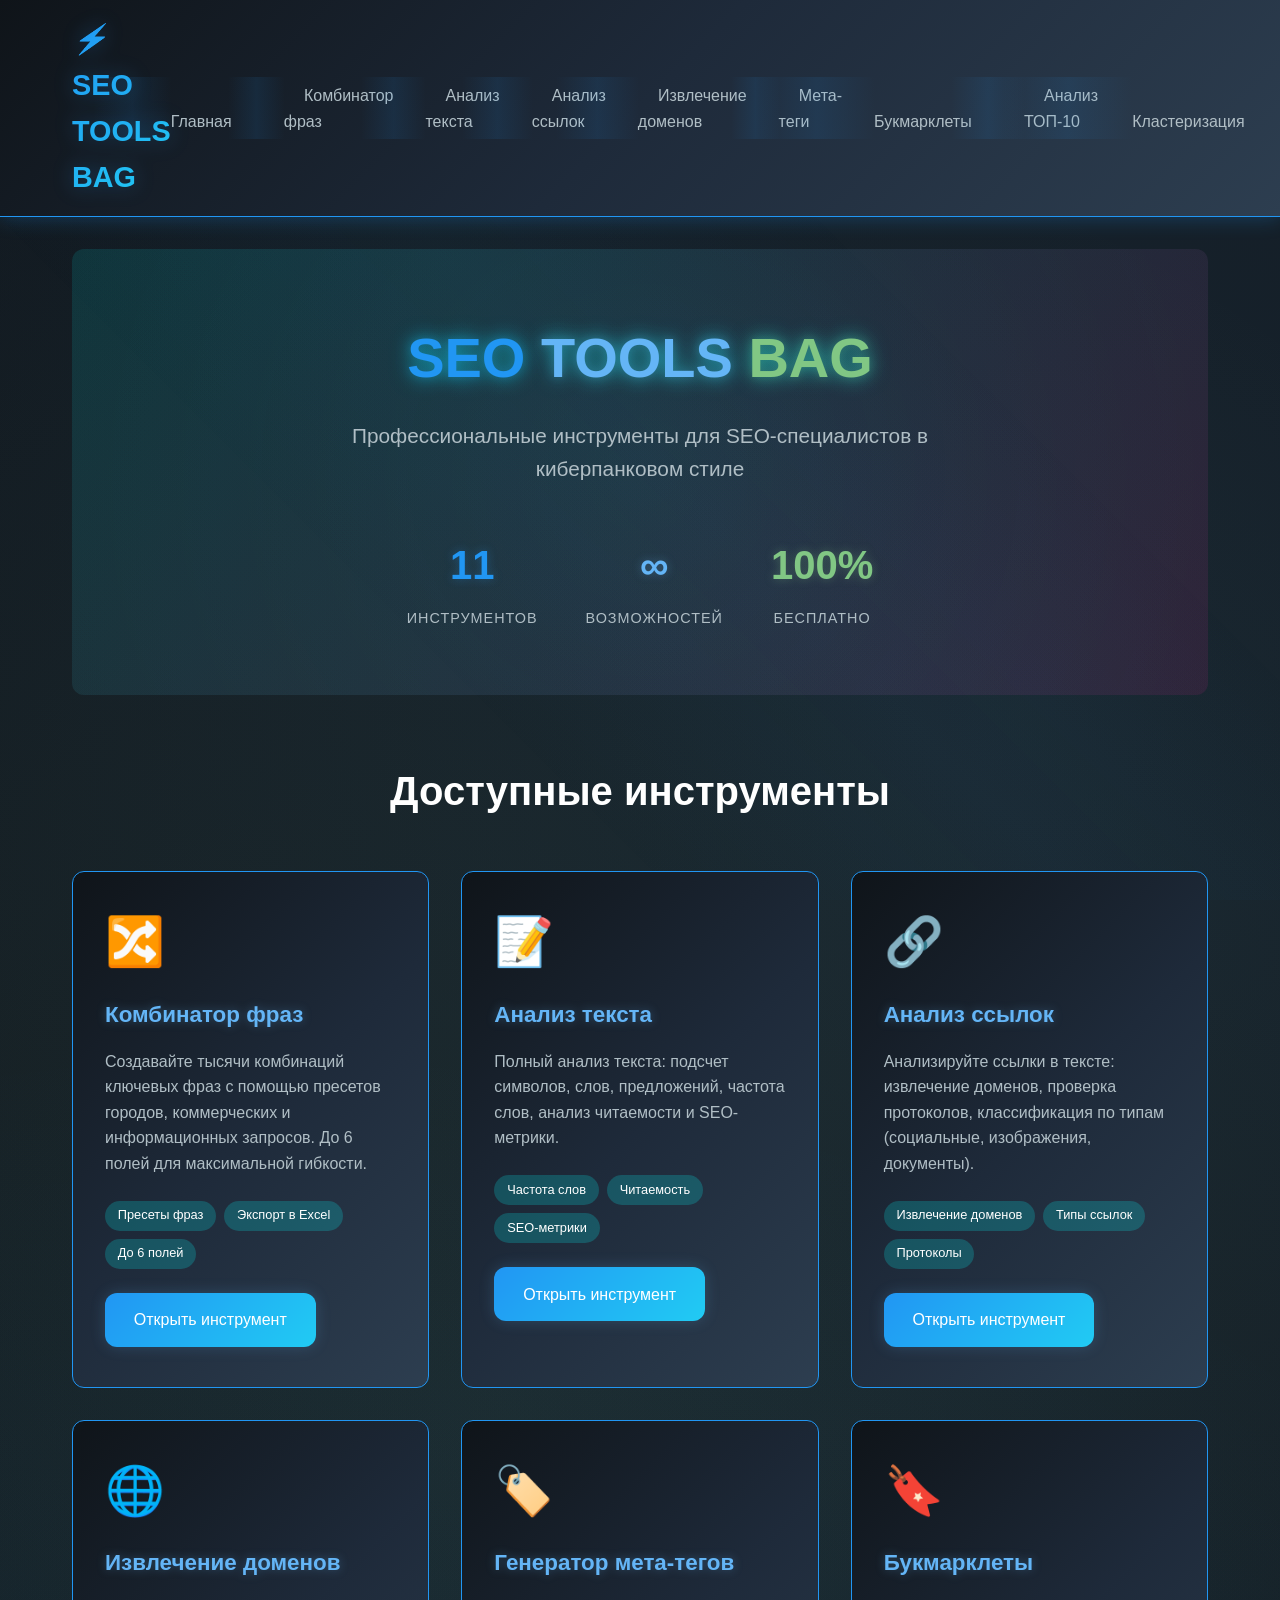
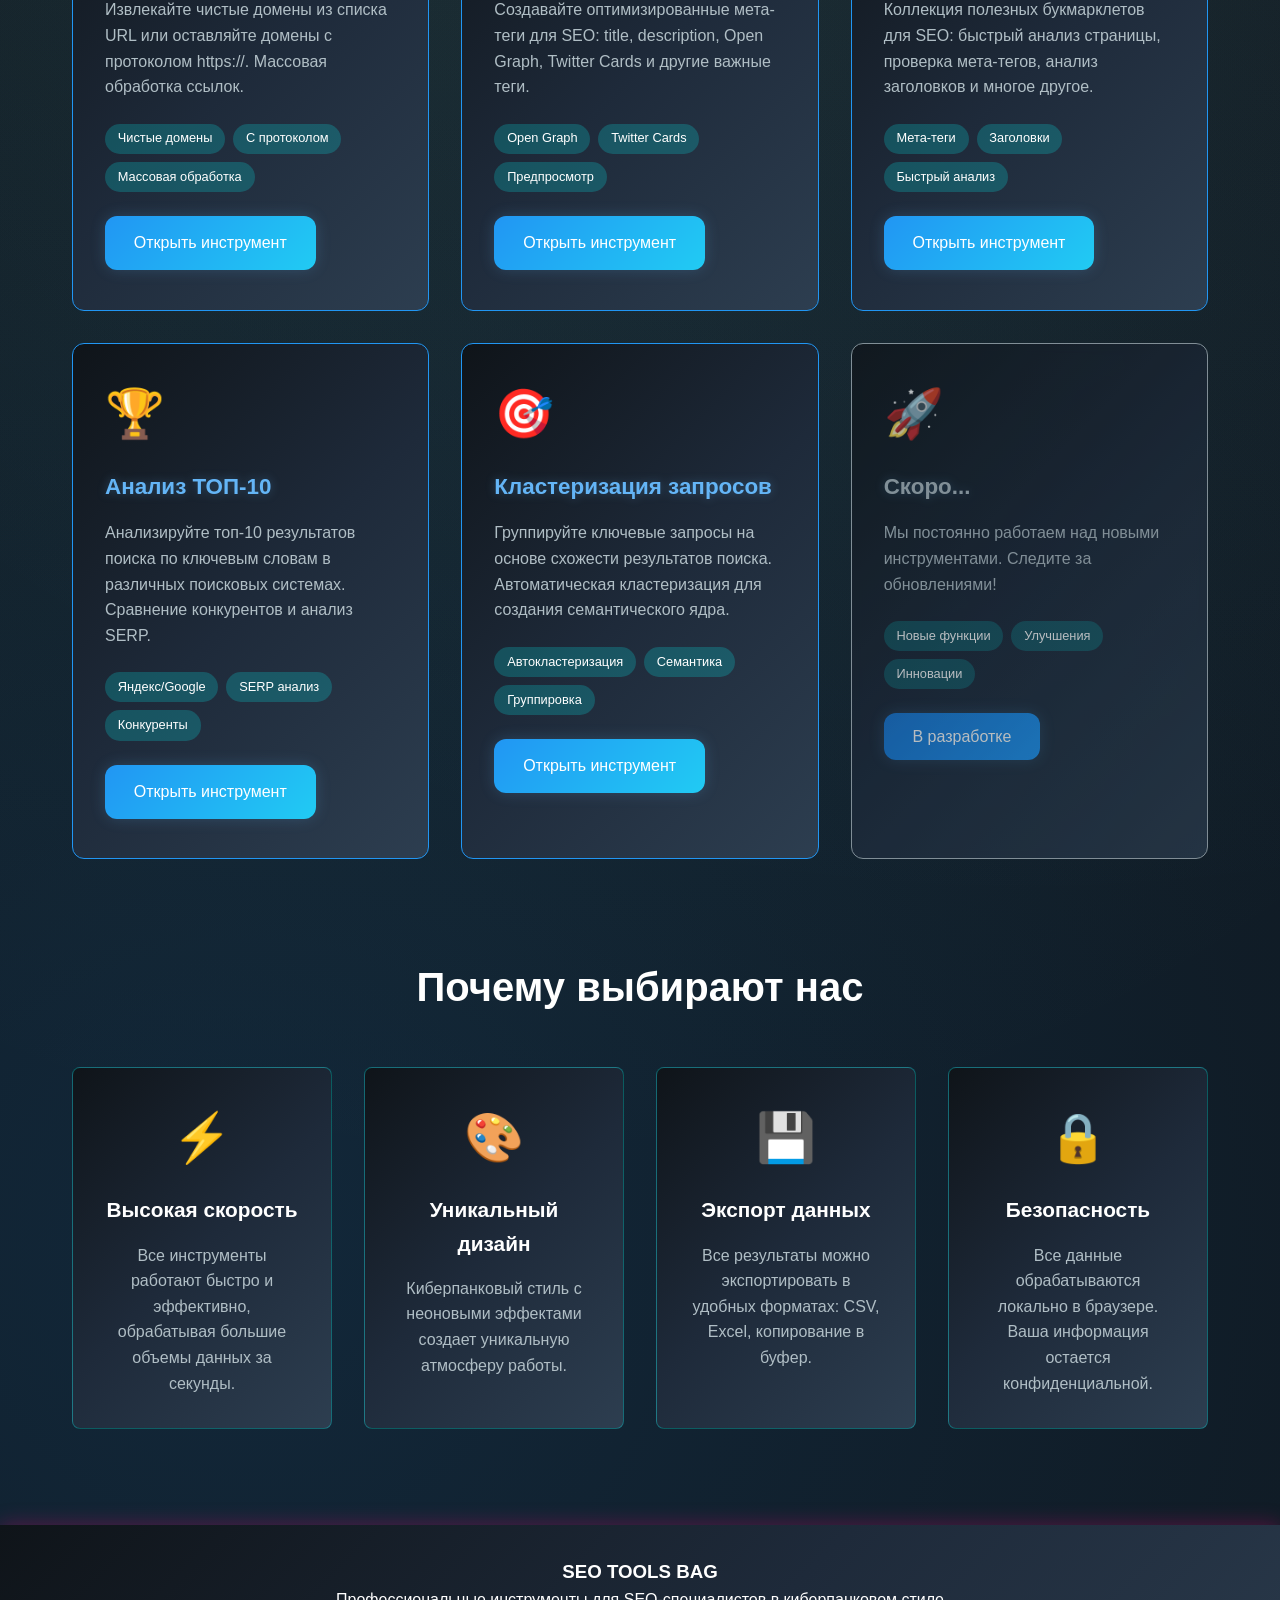
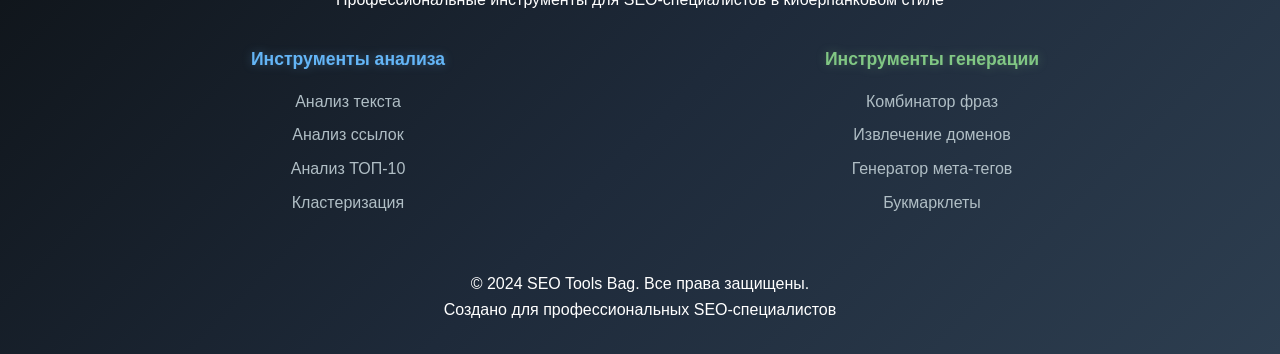
==== commit 546394dc: "Add meta generator tool and update design with new color scheme Co-authored-by: seomaximum19 <seomax" ====
--- a/index.html
+++ b/index.html
@@ -40,24 +40,24 @@
         <section class="hero">
             <div class="hero-content text-center">
                 <h1 class="hero-title">
-                    <span class="text-neon">SEO</span> 
-                    <span class="text-pink">TOOLS</span> 
-                    <span class="text-green">BAG</span>
+                    <span class="text-blue">SEO</span> 
+                    <span class="text-blue-light">TOOLS</span> 
+                    <span class="text-blue-soft">BAG</span>
                 </h1>
                 <p class="hero-subtitle">
                     Профессиональные инструменты для SEO-специалистов в киберпанковом стиле
                 </p>
                 <div class="hero-stats">
                     <div class="stat-item">
-                        <span class="stat-number text-neon">8</span>
+                        <span class="stat-number text-blue">11</span>
                         <span class="stat-label">Инструментов</span>
                     </div>
                     <div class="stat-item">
-                        <span class="stat-number text-pink">∞</span>
+                        <span class="stat-number text-blue-light">∞</span>
                         <span class="stat-label">Возможностей</span>
                     </div>
                     <div class="stat-item">
-                        <span class="stat-number text-green">100%</span>
+                        <span class="stat-number text-blue-soft">100%</span>
                         <span class="stat-label">Бесплатно</span>
                     </div>
                 </div>
@@ -127,6 +127,21 @@
                         <span class="feature-tag">Массовая обработка</span>
                     </div>
                     <a href="/domain-extractor" class="btn btn-primary">Открыть инструмент</a>
+                </div>
+
+                <!-- Meta Generator -->
+                <div class="tool-card">
+                    <div class="tool-icon">🏷️</div>
+                    <h3 class="tool-title">Генератор мета-тегов</h3>
+                    <p class="tool-description">
+                        Создавайте оптимизированные мета-теги для SEO: title, description, Open Graph, Twitter Cards и другие важные теги.
+                    </p>
+                    <div class="tool-features">
+                        <span class="feature-tag">Open Graph</span>
+                        <span class="feature-tag">Twitter Cards</span>
+                        <span class="feature-tag">Предпросмотр</span>
+                    </div>
+                    <a href="/meta-generator" class="btn btn-primary">Открыть инструмент</a>
                 </div>
 
                 <!-- Bookmarklets -->
--- a/css/style.css
+++ b/css/style.css
@@ -7,32 +7,37 @@
 }
 
 :root {
-    --primary-bg: #0a0a0a;
-    --secondary-bg: #1a1a2e;
-    --accent-bg: #16213e;
-    --neon-blue: #00ffff;
-    --neon-pink: #ff0080;
-    --neon-purple: #8000ff;
-    --neon-green: #00ff80;
+    --primary-bg: #0f1419;
+    --secondary-bg: #1e2a3a;
+    --accent-bg: #2d3e50;
+    --blue-light: #64b5f6;
+    --blue-main: #2196f3;
+    --blue-dark: #1976d2;
+    --blue-accent: #03a9f4;
+    --blue-soft: #81c784;
     --text-primary: #ffffff;
-    --text-secondary: #b0b0b0;
-    --gradient-primary: linear-gradient(135deg, #667eea 0%, #764ba2 100%);
-    --gradient-neon: linear-gradient(45deg, #ff0080, #00ffff, #8000ff);
-    --gradient-dark: linear-gradient(135deg, #0c0c0c 0%, #1a1a2e 50%, #16213e 100%);
-    --shadow-neon: 0 0 20px rgba(0, 255, 255, 0.3);
-    --shadow-pink: 0 0 20px rgba(255, 0, 128, 0.3);
+    --text-secondary: #b0bec5;
+    --gradient-primary: linear-gradient(135deg, #2196f3 0%, #21cbf3 100%);
+    --gradient-secondary: linear-gradient(135deg, #1976d2 0%, #2196f3 100%);
+    --gradient-soft: linear-gradient(135deg, #64b5f6 0%, #81c784 100%);
+    --gradient-dark: linear-gradient(135deg, #0f1419 0%, #1e2a3a 50%, #2d3e50 100%);
+    --shadow-blue: 0 0 20px rgba(33, 150, 243, 0.3);
+    --shadow-soft: 0 0 15px rgba(100, 181, 246, 0.2);
+    --border-radius: 12px;
+    --transition: all 0.4s cubic-bezier(0.4, 0, 0.2, 1);
 }
 
 body {
-    font-family: 'Courier New', monospace;
+    font-family: -apple-system, BlinkMacSystemFont, 'Segoe UI', Roboto, Oxygen, Ubuntu, Cantarell, sans-serif;
     background: var(--primary-bg);
     background-image: 
-        radial-gradient(circle at 20% 80%, rgba(120, 119, 198, 0.3) 0%, transparent 50%),
-        radial-gradient(circle at 80% 20%, rgba(255, 119, 198, 0.3) 0%, transparent 50%),
-        radial-gradient(circle at 40% 40%, rgba(120, 200, 255, 0.2) 0%, transparent 50%);
+        radial-gradient(circle at 20% 80%, rgba(33, 150, 243, 0.15) 0%, transparent 60%),
+        radial-gradient(circle at 80% 20%, rgba(100, 181, 246, 0.1) 0%, transparent 60%),
+        radial-gradient(circle at 40% 40%, rgba(129, 199, 132, 0.08) 0%, transparent 60%);
     color: var(--text-primary);
     min-height: 100vh;
     overflow-x: hidden;
+    line-height: 1.6;
 }
 
 /* Animated background */
@@ -43,25 +48,27 @@
     left: 0;
     width: 100%;
     height: 100%;
-    background: linear-gradient(45deg, transparent 30%, rgba(0, 255, 255, 0.02) 50%, transparent 70%);
-    animation: scan 4s linear infinite;
+    background: linear-gradient(45deg, transparent 30%, rgba(33, 150, 243, 0.03) 50%, transparent 70%);
+    animation: gentle-flow 8s ease-in-out infinite;
     pointer-events: none;
     z-index: -1;
 }
 
-@keyframes scan {
-    0% { transform: translateX(-100%); }
-    100% { transform: translateX(100%); }
+@keyframes gentle-flow {
+    0%, 100% { transform: translateX(-50px) translateY(-30px); opacity: 0.5; }
+    50% { transform: translateX(50px) translateY(30px); opacity: 0.8; }
 }
 
 /* Header Styles */
 .header {
     background: var(--gradient-dark);
-    border-bottom: 2px solid var(--neon-blue);
-    box-shadow: var(--shadow-neon);
+    border-bottom: 1px solid var(--blue-main);
+    box-shadow: var(--shadow-blue);
+    backdrop-filter: blur(10px);
     position: sticky;
     top: 0;
     z-index: 1000;
+    transition: var(--transition);
 }
 
 .nav-container {
@@ -75,18 +82,19 @@
 
 .logo {
     font-size: 1.8rem;
-    font-weight: bold;
-    background: var(--gradient-neon);
+    font-weight: 600;
+    background: var(--gradient-primary);
     -webkit-background-clip: text;
     -webkit-text-fill-color: transparent;
     background-clip: text;
-    text-shadow: 0 0 30px rgba(0, 255, 255, 0.5);
-    animation: glow 2s ease-in-out infinite alternate;
-}
-
-@keyframes glow {
-    from { filter: brightness(1); }
-    to { filter: brightness(1.2); }
+    filter: drop-shadow(0 0 10px rgba(33, 150, 243, 0.3));
+    animation: gentle-glow 3s ease-in-out infinite alternate;
+    transition: var(--transition);
+}
+
+@keyframes gentle-glow {
+    from { filter: drop-shadow(0 0 10px rgba(33, 150, 243, 0.3)); }
+    to { filter: drop-shadow(0 0 15px rgba(33, 150, 243, 0.5)); }
 }
 
 .nav-menu {
@@ -98,12 +106,13 @@
 .nav-link {
     color: var(--text-secondary);
     text-decoration: none;
-    padding: 0.5rem 1rem;
+    padding: 0.6rem 1.2rem;
     border: 1px solid transparent;
-    border-radius: 4px;
-    transition: all 0.3s ease;
+    border-radius: var(--border-radius);
+    transition: var(--transition);
     position: relative;
     overflow: hidden;
+    font-weight: 500;
 }
 
 .nav-link::before {
@@ -113,8 +122,8 @@
     left: -100%;
     width: 100%;
     height: 100%;
-    background: linear-gradient(90deg, transparent, rgba(0, 255, 255, 0.2), transparent);
-    transition: left 0.5s;
+    background: linear-gradient(90deg, transparent, rgba(33, 150, 243, 0.1), transparent);
+    transition: left 0.6s ease;
 }
 
 .nav-link:hover::before {
@@ -122,10 +131,10 @@
 }
 
 .nav-link:hover {
-    color: var(--neon-blue);
-    border-color: var(--neon-blue);
-    box-shadow: var(--shadow-neon);
-    text-shadow: 0 0 10px var(--neon-blue);
+    color: var(--blue-light);
+    border-color: var(--blue-main);
+    box-shadow: var(--shadow-soft);
+    transform: translateY(-1px);
 }
 
 /* Main Content */
@@ -146,12 +155,13 @@
 
 .tool-card {
     background: var(--gradient-dark);
-    border: 1px solid var(--neon-blue);
-    border-radius: 8px;
+    border: 1px solid var(--blue-main);
+    border-radius: var(--border-radius);
     padding: 2rem;
-    transition: all 0.3s ease;
+    transition: var(--transition);
     position: relative;
     overflow: hidden;
+    backdrop-filter: blur(5px);
 }
 
 .tool-card::before {
@@ -161,27 +171,29 @@
     left: -2px;
     right: -2px;
     bottom: -2px;
-    background: var(--gradient-neon);
-    border-radius: 8px;
+    background: var(--gradient-primary);
+    border-radius: var(--border-radius);
     opacity: 0;
-    transition: opacity 0.3s ease;
+    transition: opacity 0.4s ease;
     z-index: -1;
 }
 
 .tool-card:hover::before {
-    opacity: 0.3;
+    opacity: 0.1;
 }
 
 .tool-card:hover {
-    transform: translateY(-5px);
-    box-shadow: var(--shadow-neon);
+    transform: translateY(-8px) scale(1.02);
+    box-shadow: var(--shadow-blue);
+    border-color: var(--blue-light);
 }
 
 .tool-title {
     font-size: 1.4rem;
     margin-bottom: 1rem;
-    color: var(--neon-blue);
-    text-shadow: 0 0 10px var(--neon-blue);
+    color: var(--blue-light);
+    font-weight: 600;
+    filter: drop-shadow(0 0 5px rgba(100, 181, 246, 0.3));
 }
 
 .tool-description {
@@ -195,16 +207,18 @@
     background: var(--gradient-primary);
     color: var(--text-primary);
     border: none;
-    padding: 0.8rem 1.5rem;
-    border-radius: 4px;
+    padding: 0.9rem 1.8rem;
+    border-radius: var(--border-radius);
     cursor: pointer;
     font-family: inherit;
     font-size: 1rem;
-    transition: all 0.3s ease;
+    font-weight: 500;
+    transition: var(--transition);
     position: relative;
     overflow: hidden;
     text-decoration: none;
     display: inline-block;
+    backdrop-filter: blur(5px);
 }
 
 .btn::before {
@@ -214,8 +228,8 @@
     left: -100%;
     width: 100%;
     height: 100%;
-    background: linear-gradient(90deg, transparent, rgba(255, 255, 255, 0.2), transparent);
-    transition: left 0.5s;
+    background: linear-gradient(90deg, transparent, rgba(255, 255, 255, 0.15), transparent);
+    transition: left 0.6s ease;
 }
 
 .btn:hover::before {
@@ -223,18 +237,18 @@
 }
 
 .btn:hover {
-    transform: translateY(-2px);
-    box-shadow: 0 5px 15px rgba(102, 126, 234, 0.4);
+    transform: translateY(-3px) scale(1.05);
+    box-shadow: var(--shadow-blue);
 }
 
 .btn-primary {
-    background: linear-gradient(45deg, var(--neon-blue), var(--neon-purple));
-    box-shadow: var(--shadow-neon);
+    background: var(--gradient-primary);
+    box-shadow: var(--shadow-soft);
 }
 
 .btn-secondary {
-    background: linear-gradient(45deg, var(--neon-pink), var(--neon-purple));
-    box-shadow: var(--shadow-pink);
+    background: var(--gradient-secondary);
+    box-shadow: var(--shadow-soft);
 }
 
 /* Form Elements */
@@ -245,25 +259,27 @@
 .form-label {
     display: block;
     margin-bottom: 0.5rem;
-    color: var(--neon-blue);
-    font-weight: bold;
+    color: var(--blue-light);
+    font-weight: 600;
 }
 
 .form-input, .form-textarea, .form-select {
     width: 100%;
-    padding: 0.8rem;
+    padding: 1rem;
     background: var(--secondary-bg);
-    border: 1px solid var(--neon-blue);
-    border-radius: 4px;
+    border: 1px solid var(--blue-main);
+    border-radius: var(--border-radius);
     color: var(--text-primary);
     font-family: inherit;
-    transition: all 0.3s ease;
+    transition: var(--transition);
+    backdrop-filter: blur(5px);
 }
 
 .form-input:focus, .form-textarea:focus, .form-select:focus {
     outline: none;
-    border-color: var(--neon-pink);
-    box-shadow: 0 0 10px rgba(255, 0, 128, 0.3);
+    border-color: var(--blue-light);
+    box-shadow: var(--shadow-soft);
+    transform: scale(1.02);
 }
 
 .form-textarea {
@@ -361,9 +377,9 @@
 
 /* Utility Classes */
 .text-center { text-align: center; }
-.text-neon { color: var(--neon-blue); text-shadow: 0 0 10px var(--neon-blue); }
-.text-pink { color: var(--neon-pink); text-shadow: 0 0 10px var(--neon-pink); }
-.text-green { color: var(--neon-green); text-shadow: 0 0 10px var(--neon-green); }
+.text-blue { color: var(--blue-main); filter: drop-shadow(0 0 5px rgba(33, 150, 243, 0.3)); }
+.text-blue-light { color: var(--blue-light); filter: drop-shadow(0 0 5px rgba(100, 181, 246, 0.3)); }
+.text-blue-soft { color: var(--blue-soft); filter: drop-shadow(0 0 5px rgba(129, 199, 132, 0.3)); }
 
 .mt-1 { margin-top: 1rem; }
 .mt-2 { margin-top: 2rem; }
